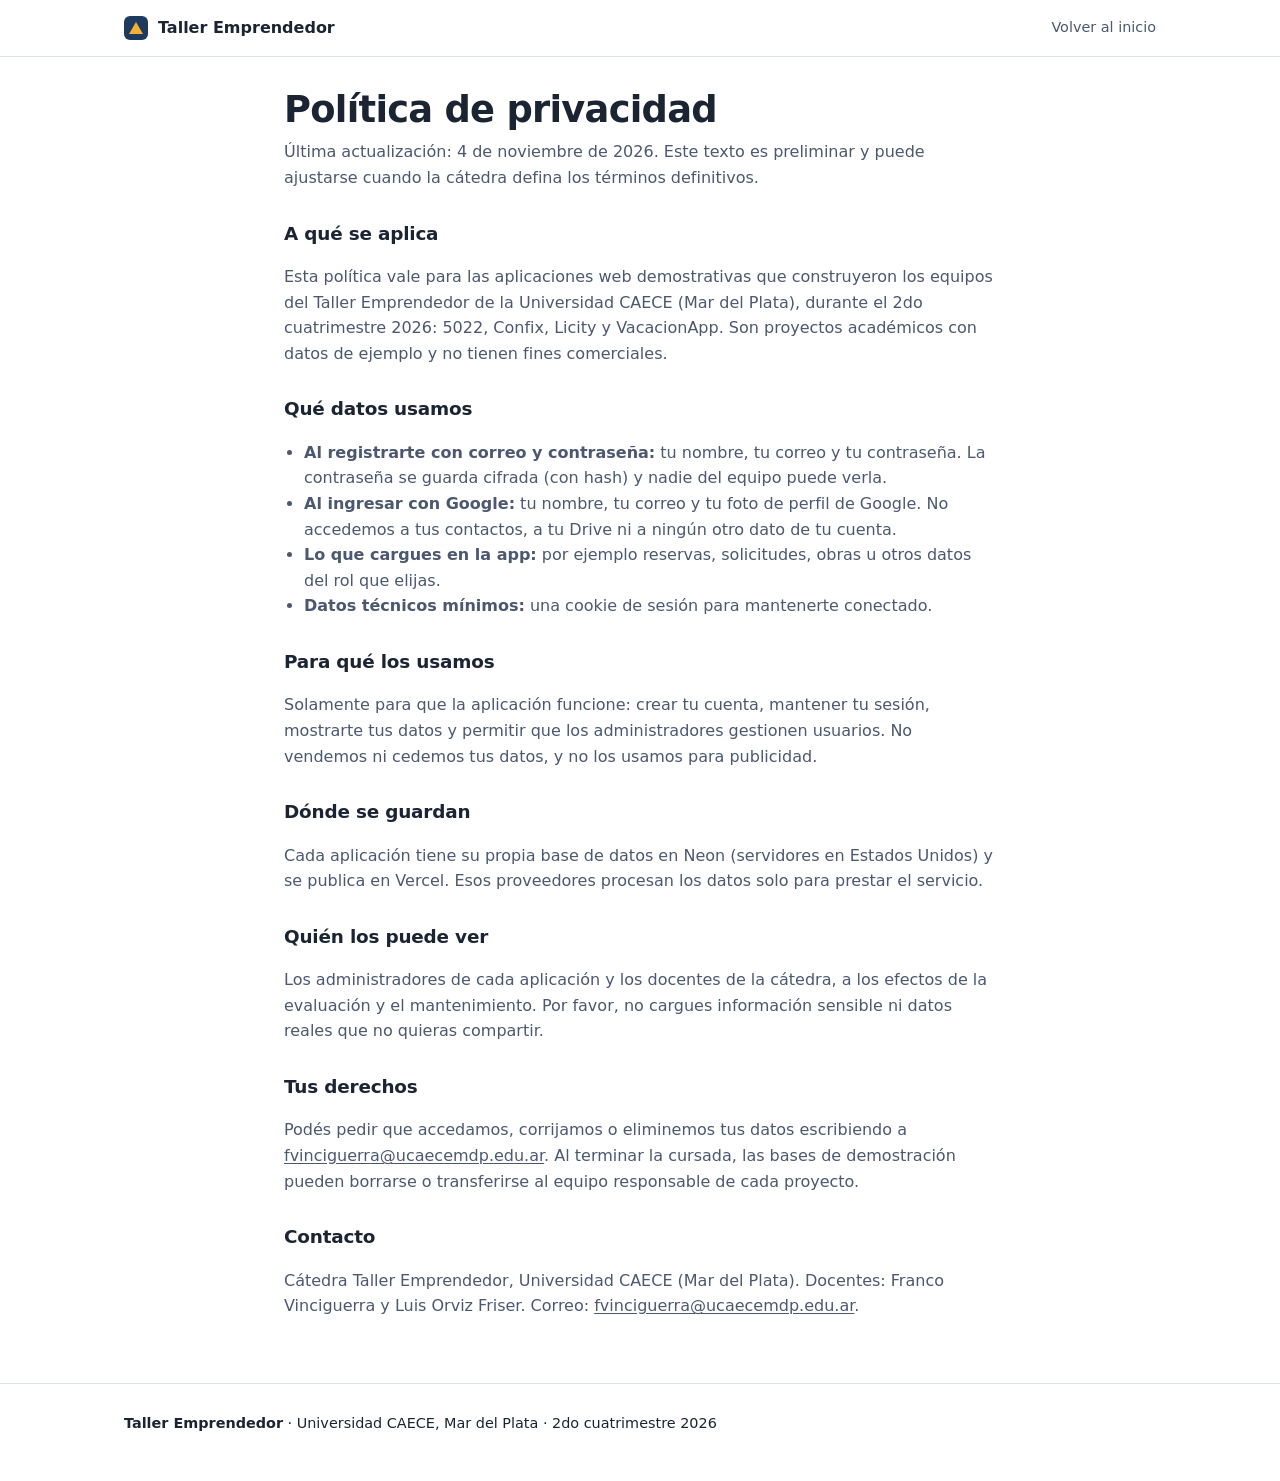
==== privacidad.html @ 2efe8ed3 "Landing: política de privacidad preliminar Co-Authored-By: Claude Sonnet 5.5 <noreply@anthropic.com>" ====
<!doctype html>
<html lang="es-AR">
<head>
  <meta charset="utf-8">
  <meta name="viewport" content="width=device-width, initial-scale=1">
  <title>Política de privacidad · Taller Emprendedor UCAECE</title>
  <meta name="description" content="Política de privacidad de las aplicaciones demostrativas del Taller Emprendedor de la Universidad CAECE.">
  <link rel="stylesheet" href="styles.css">
</head>
<body>
  <header class="barra">
    <div class="contenedor barra-interna">
      <a class="marca" href="./" aria-label="Taller Emprendedor, inicio">
        <span class="marca-icono" aria-hidden="true"></span>
        <span>Taller Emprendedor</span>
      </a>
      <nav aria-label="Secciones">
        <a href="./">Volver al inicio</a>
      </nav>
    </div>
  </header>

  <main class="contenedor legal">
    <h1>Política de privacidad</h1>
    <p class="intro">Última actualización: 4 de noviembre de 2026. Este texto es preliminar y puede ajustarse cuando la cátedra defina los términos definitivos.</p>

    <h2>A qué se aplica</h2>
    <p>Esta política vale para las aplicaciones web demostrativas que construyeron los equipos del Taller Emprendedor de la Universidad CAECE (Mar del Plata), durante el 2do cuatrimestre 2026: 5022, Confix, Licity y VacacionApp. Son proyectos académicos con datos de ejemplo y no tienen fines comerciales.</p>

    <h2>Qué datos usamos</h2>
    <ul>
      <li><strong>Al registrarte con correo y contraseña:</strong> tu nombre, tu correo y tu contraseña. La contraseña se guarda cifrada (con hash) y nadie del equipo puede verla.</li>
      <li><strong>Al ingresar con Google:</strong> tu nombre, tu correo y tu foto de perfil de Google. No accedemos a tus contactos, a tu Drive ni a ningún otro dato de tu cuenta.</li>
      <li><strong>Lo que cargues en la app:</strong> por ejemplo reservas, solicitudes, obras u otros datos del rol que elijas.</li>
      <li><strong>Datos técnicos mínimos:</strong> una cookie de sesión para mantenerte conectado.</li>
    </ul>

    <h2>Para qué los usamos</h2>
    <p>Solamente para que la aplicación funcione: crear tu cuenta, mantener tu sesión, mostrarte tus datos y permitir que los administradores gestionen usuarios. No vendemos ni cedemos tus datos, y no los usamos para publicidad.</p>

    <h2>Dónde se guardan</h2>
    <p>Cada aplicación tiene su propia base de datos en Neon (servidores en Estados Unidos) y se publica en Vercel. Esos proveedores procesan los datos solo para prestar el servicio.</p>

    <h2>Quién los puede ver</h2>
    <p>Los administradores de cada aplicación y los docentes de la cátedra, a los efectos de la evaluación y el mantenimiento. Por favor, no cargues información sensible ni datos reales que no quieras compartir.</p>

    <h2>Tus derechos</h2>
    <p>Podés pedir que accedamos, corrijamos o eliminemos tus datos escribiendo a <a href="mailto:fvinciguerra@ucaecemdp.edu.ar">fvinciguerra@ucaecemdp.edu.ar</a>. Al terminar la cursada, las bases de demostración pueden borrarse o transferirse al equipo responsable de cada proyecto.</p>

    <h2>Contacto</h2>
    <p>Cátedra Taller Emprendedor, Universidad CAECE (Mar del Plata). Docentes: Franco Vinciguerra y Luis Orviz Friser. Correo: <a href="mailto:fvinciguerra@ucaecemdp.edu.ar">fvinciguerra@ucaecemdp.edu.ar</a>.</p>
  </main>

  <footer class="pie">
    <div class="contenedor">
      <p><strong>Taller Emprendedor</strong> · Universidad CAECE, Mar del Plata · 2do cuatrimestre 2026</p>
    </div>
  </footer>
</body>
</html>
---- styles.css ----
:root {
  --fondo: #ffffff;
  --fondo-alt: #f4f6f9;
  --texto: #1b2433;
  --texto-suave: #4b5870;
  --borde: #dde3ec;
  --primario: #1f3a5f;
  --primario-hover: #162b47;
  --acento: #f2b134;
  --tarjeta: #ffffff;
  --radio: 14px;
}

@media (prefers-color-scheme: dark) {
  :root {
    --fondo: #0f1623;
    --fondo-alt: #151e2e;
    --texto: #eaeef5;
    --texto-suave: #a9b4c7;
    --borde: #27324a;
    --primario: #f2b134;
    --primario-hover: #ffc656;
    --tarjeta: #1a2438;
  }
}

* { box-sizing: border-box; }

html { scroll-behavior: smooth; scroll-padding-top: 72px; }

body {
  margin: 0;
  font-family: system-ui, -apple-system, "Segoe UI", Roboto, "Helvetica Neue", Arial, sans-serif;
  color: var(--texto);
  background: var(--fondo);
  line-height: 1.6;
  -webkit-font-smoothing: antialiased;
}

a { color: inherit; }

.contenedor {
  width: 100%;
  max-width: 1080px;
  margin: 0 auto;
  padding: 0 16px;
}

.salto {
  position: absolute;
  left: -999px;
  top: 8px;
  background: var(--primario);
  color: #fff;
  padding: 8px 12px;
  border-radius: 8px;
  z-index: 20;
}
.salto:focus { left: 8px; }

/* Barra superior */
.barra {
  position: sticky;
  top: 0;
  z-index: 10;
  background: color-mix(in srgb, var(--fondo) 92%, transparent);
  backdrop-filter: blur(8px);
  border-bottom: 1px solid var(--borde);
}
.barra-interna {
  display: flex;
  align-items: center;
  justify-content: space-between;
  min-height: 56px;
  gap: 12px;
}
.marca {
  display: inline-flex;
  align-items: center;
  gap: 10px;
  font-weight: 700;
  text-decoration: none;
  font-size: 1rem;
}
.marca-icono {
  width: 24px;
  height: 24px;
  border-radius: 6px;
  background: #1f3a5f;
  position: relative;
  flex: none;
}
.marca-icono::after {
  content: "";
  position: absolute;
  inset: 6px 5px 6px 5px;
  background: var(--acento);
  clip-path: polygon(50% 0, 100% 100%, 0 100%);
}
.barra nav { display: flex; gap: 14px; }
.barra nav a {
  text-decoration: none;
  color: var(--texto-suave);
  font-size: 0.9rem;
  font-weight: 500;
}
.barra nav a:hover { color: var(--texto); }

@media (max-width: 460px) {
  .marca span:last-child { display: none; }
}

/* Hero */
.hero {
  padding: 56px 0 48px;
  background: linear-gradient(180deg, var(--fondo-alt), var(--fondo));
}
.etiqueta {
  margin: 0 0 12px;
  font-size: 0.85rem;
  font-weight: 600;
  letter-spacing: 0.04em;
  text-transform: uppercase;
  color: var(--texto-suave);
}
h1 {
  margin: 0 0 16px;
  font-size: clamp(1.9rem, 6vw, 3rem);
  line-height: 1.15;
  letter-spacing: -0.02em;
  max-width: 18em;
}
.bajada {
  margin: 0 0 24px;
  max-width: 42em;
  font-size: 1.05rem;
  color: var(--texto-suave);
}
.acciones { display: flex; flex-wrap: wrap; gap: 10px; }

/* Botones */
.boton {
  display: inline-flex;
  align-items: center;
  justify-content: center;
  min-height: 44px;
  padding: 0 18px;
  border-radius: 10px;
  font-weight: 600;
  font-size: 0.95rem;
  text-decoration: none;
  border: 1px solid transparent;
  transition: background 0.15s, border-color 0.15s;
}
.boton-primario { background: var(--primario); color: #fff; }
.boton-primario:hover { background: var(--primario-hover); }
@media (prefers-color-scheme: dark) {
  .boton-primario { color: #1b2433; }
}
.boton-secundario { border-color: var(--borde); background: transparent; color: var(--texto); }
.boton-secundario:hover { border-color: var(--texto-suave); }
.boton:focus-visible, a:focus-visible { outline: 3px solid var(--acento); outline-offset: 2px; }

/* Secciones */
.seccion { padding: 48px 0; }
.seccion-alt { background: var(--fondo-alt); }
h2 { margin: 0 0 8px; font-size: clamp(1.5rem, 4vw, 2rem); letter-spacing: -0.01em; }
.intro { margin: 0 0 28px; color: var(--texto-suave); max-width: 42em; }

/* Pasos */
.pasos {
  list-style: none;
  margin: 0;
  padding: 0;
  display: grid;
  gap: 14px;
  grid-template-columns: 1fr;
}
.pasos li {
  padding: 18px;
  border: 1px solid var(--borde);
  border-radius: var(--radio);
  background: var(--tarjeta);
}
.pasos h3 { margin: 8px 0 4px; font-size: 1.1rem; }
.pasos p { margin: 0; color: var(--texto-suave); font-size: 0.95rem; }
.paso-num {
  display: inline-flex;
  align-items: center;
  justify-content: center;
  width: 30px;
  height: 30px;
  border-radius: 50%;
  background: var(--acento);
  color: #1b2433;
  font-weight: 700;
  font-size: 0.9rem;
}

/* Tarjetas */
.tarjetas {
  display: grid;
  gap: 16px;
  grid-template-columns: 1fr;
}
.tarjeta {
  display: flex;
  flex-direction: column;
  padding: 22px;
  background: var(--tarjeta);
  border: 1px solid var(--borde);
  border-radius: var(--radio);
}
.tarjeta h3 { margin: 4px 0 4px; font-size: 1.5rem; letter-spacing: -0.01em; }
.tarjeta-tag {
  margin: 0;
  font-size: 0.78rem;
  font-weight: 600;
  letter-spacing: 0.04em;
  text-transform: uppercase;
  color: var(--texto-suave);
}
.frase { margin: 0 0 12px; font-weight: 600; }
.problema, .equipo { margin: 0 0 10px; font-size: 0.93rem; color: var(--texto-suave); }
.problema strong, .equipo strong { color: var(--texto); }
.equipo a { text-decoration: underline; text-underline-offset: 2px; }
.tarjeta-botones { display: flex; flex-wrap: wrap; gap: 10px; margin-top: auto; padding-top: 12px; }
.tarjeta-pendiente { border-style: dashed; }
.insignia {
  display: inline-block;
  padding: 6px 12px;
  border-radius: 999px;
  background: var(--fondo-alt);
  border: 1px solid var(--borde);
  font-size: 0.85rem;
  font-weight: 600;
  color: var(--texto-suave);
}

/* Docentes */
.docentes {
  list-style: none;
  margin: 16px 0 0;
  padding: 0;
  display: grid;
  gap: 14px;
  grid-template-columns: 1fr;
}
.docentes li {
  padding: 18px;
  border: 1px solid var(--borde);
  border-radius: var(--radio);
  background: var(--tarjeta);
}
.docentes h3 { margin: 0 0 2px; font-size: 1.15rem; }
.docentes p { margin: 0; color: var(--texto-suave); }

/* Pie */
.pie { padding: 28px 0 40px; border-top: 1px solid var(--borde); font-size: 0.9rem; }
.pie p { margin: 0 0 6px; }
.pie-aviso { color: var(--texto-suave); }
.pie a { text-decoration: underline; text-underline-offset: 2px; }

/* Escritorio */
@media (min-width: 700px) {
  .contenedor { padding: 0 24px; }
  .hero { padding: 88px 0 72px; }
  .seccion { padding: 72px 0; }
  .pasos { grid-template-columns: repeat(2, 1fr); }
  .tarjetas { grid-template-columns: repeat(2, 1fr); }
  .docentes { grid-template-columns: repeat(2, 1fr); }
}
@media (min-width: 980px) {
  .pasos { grid-template-columns: repeat(4, 1fr); }
  .tarjetas { grid-template-columns: repeat(3, 1fr); }
}

@media (prefers-reduced-motion: reduce) {
  html { scroll-behavior: auto; }
  .boton { transition: none; }
}

/* Páginas legales */
.legal { padding-top: 32px; padding-bottom: 48px; max-width: 760px; }
.legal h1 { font-size: clamp(1.7rem, 5vw, 2.3rem); margin-bottom: 8px; }
.legal h2 { font-size: 1.15rem; margin: 28px 0 8px; }
.legal p, .legal li { color: var(--texto-suave); }
.legal ul { padding-left: 20px; }
.legal a { text-decoration: underline; text-underline-offset: 2px; }
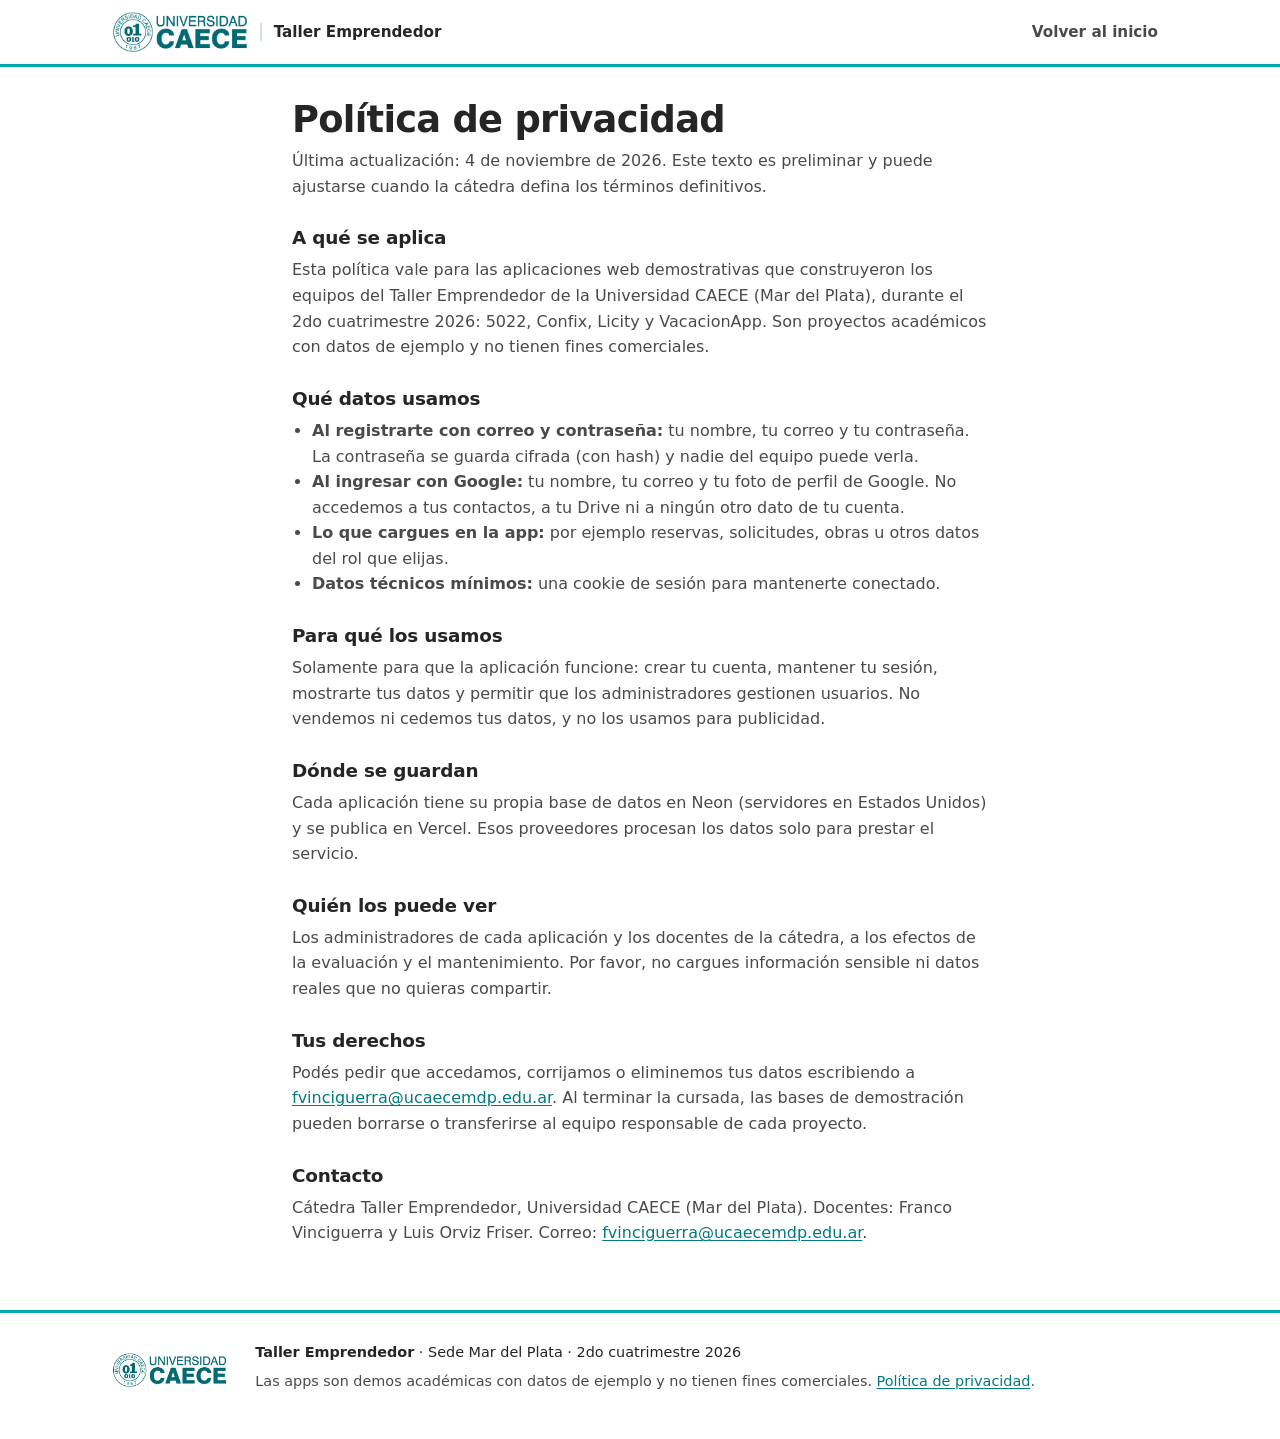
==== commit 938c17ca: "Landing: identidad UCAECE sede Mar del Plata, logos y diseño responsive (sin fotos ni nombres de alu" ====
--- a/privacidad.html
+++ b/privacidad.html
@@ -3,18 +3,26 @@
 <head>
   <meta charset="utf-8">
   <meta name="viewport" content="width=device-width, initial-scale=1">
+  <meta name="theme-color" content="#00a9af">
   <title>Política de privacidad · Taller Emprendedor UCAECE</title>
   <meta name="description" content="Política de privacidad de las aplicaciones demostrativas del Taller Emprendedor de la Universidad CAECE.">
+  <meta property="og:title" content="Política de privacidad · Taller Emprendedor UCAECE">
+  <meta property="og:description" content="Política de privacidad de las aplicaciones demostrativas del Taller Emprendedor de la Universidad CAECE.">
+  <meta property="og:type" content="website">
+  <link rel="icon" href="data:image/svg+xml,%3Csvg xmlns='http://www.w3.org/2000/svg' viewBox='0 0 32 32'%3E%3Crect width='32' height='32' rx='7' fill='%2300a9af'/%3E%3Cpath d='M9 22l7-12 7 12z' fill='%23fff'/%3E%3C/svg%3E">
   <link rel="stylesheet" href="styles.css">
 </head>
 <body>
   <header class="barra">
     <div class="contenedor barra-interna">
-      <a class="marca" href="./" aria-label="Taller Emprendedor, inicio">
-        <span class="marca-icono" aria-hidden="true"></span>
-        <span>Taller Emprendedor</span>
+      <a class="marca" href="./" aria-label="Universidad CAECE · Taller Emprendedor, inicio">
+        <picture>
+          <source media="(prefers-color-scheme: dark)" srcset="logos/logo_caece.png">
+          <img src="logos/logo_caece2.png" alt="Universidad CAECE" width="130" height="38">
+        </picture>
+        <span class="marca-texto">Taller Emprendedor</span>
       </a>
-      <nav aria-label="Secciones">
+      <nav class="menu" aria-label="Secciones">
         <a href="./">Volver al inicio</a>
       </nav>
     </div>
@@ -52,8 +60,15 @@
   </main>
 
   <footer class="pie">
-    <div class="contenedor">
-      <p><strong>Taller Emprendedor</strong> · Universidad CAECE, Mar del Plata · 2do cuatrimestre 2026</p>
+    <div class="contenedor pie-interno">
+      <picture>
+        <source media="(prefers-color-scheme: dark)" srcset="logos/logo_caece.png">
+        <img src="logos/logo_caece2.png" alt="Universidad CAECE" width="130" height="38" loading="lazy">
+      </picture>
+      <div>
+        <p><strong>Taller Emprendedor</strong> · Sede Mar del Plata · 2do cuatrimestre 2026</p>
+        <p class="pie-aviso">Las apps son demos académicas con datos de ejemplo y no tienen fines comerciales. <a href="privacidad.html">Política de privacidad</a>.</p>
+      </div>
     </div>
   </footer>
 </body>
--- a/styles.css
+++ b/styles.css
@@ -1,207 +1,228 @@
+/* Taller Emprendedor · UCAECE · Sede Mar del Plata
+   Paleta tomada de ucaecemdp.edu.ar: turquesa #00a9af, celeste #aae7ec y grises neutros.
+   Mobile first: los estilos base son de celular y se amplían con min-width. */
+
 :root {
   --fondo: #ffffff;
-  --fondo-alt: #f4f6f9;
-  --texto: #1b2433;
-  --texto-suave: #4b5870;
-  --borde: #dde3ec;
-  --primario: #1f3a5f;
-  --primario-hover: #162b47;
-  --acento: #f2b134;
+  --fondo-alt: #f1f8f8;
   --tarjeta: #ffffff;
+  --texto: #252525;
+  --texto-suave: #4a4a4a;
+  --borde: #d3e3e4;
+  --turquesa: #00a9af;          /* color de marca (decorativo) */
+  --celeste: #aae7ec;
+  --accion: #007a7f;            /* turquesa más oscuro: texto y botones con contraste AA */
+  --accion-hover: #006266;
+  --sobre-accion: #ffffff;
   --radio: 14px;
+  --espacio: clamp(16px, 4vw, 32px);
 }
 
 @media (prefers-color-scheme: dark) {
   :root {
-    --fondo: #0f1623;
-    --fondo-alt: #151e2e;
-    --texto: #eaeef5;
-    --texto-suave: #a9b4c7;
-    --borde: #27324a;
-    --primario: #f2b134;
-    --primario-hover: #ffc656;
-    --tarjeta: #1a2438;
+    --fondo: #101516;
+    --fondo-alt: #151c1d;
+    --tarjeta: #1a2223;
+    --texto: #eef3f3;
+    --texto-suave: #b9c8c9;
+    --borde: #2a3739;
+    --accion: #5fd9de;
+    --accion-hover: #86e5e9;
+    --sobre-accion: #0b1112;
   }
 }
 
-* { box-sizing: border-box; }
-
-html { scroll-behavior: smooth; scroll-padding-top: 72px; }
+*, *::before, *::after { box-sizing: border-box; }
+
+html {
+  -webkit-text-size-adjust: 100%;
+  text-size-adjust: 100%;
+  scroll-behavior: smooth;
+  scroll-padding-top: 16px;
+}
 
 body {
   margin: 0;
-  font-family: system-ui, -apple-system, "Segoe UI", Roboto, "Helvetica Neue", Arial, sans-serif;
+  min-width: 320px;
+  font-family: "Open Sans", system-ui, -apple-system, "Segoe UI", Roboto, "Helvetica Neue", Arial, sans-serif;
+  font-size: 1rem;
+  line-height: 1.6;
   color: var(--texto);
   background: var(--fondo);
-  line-height: 1.6;
   -webkit-font-smoothing: antialiased;
-}
-
+  overflow-wrap: break-word;
+}
+
+img { max-width: 100%; height: auto; }
 a { color: inherit; }
+h1, h2, h3, p, ul, ol { margin-top: 0; }
 
 .contenedor {
   width: 100%;
-  max-width: 1080px;
+  max-width: 1120px;
   margin: 0 auto;
-  padding: 0 16px;
+  padding-inline: var(--espacio);
+}
+
+.sr-only {
+  position: absolute;
+  width: 1px; height: 1px;
+  margin: -1px; padding: 0;
+  overflow: hidden;
+  clip: rect(0 0 0 0);
+  white-space: nowrap;
+  border: 0;
 }
 
 .salto {
   position: absolute;
   left: -999px;
   top: 8px;
-  background: var(--primario);
-  color: #fff;
-  padding: 8px 12px;
+  z-index: 30;
+  padding: 10px 14px;
   border-radius: 8px;
-  z-index: 20;
+  background: var(--accion);
+  color: var(--sobre-accion);
 }
 .salto:focus { left: 8px; }
 
-/* Barra superior */
+:focus-visible { outline: 3px solid var(--turquesa); outline-offset: 2px; border-radius: 4px; }
+
+/* ---------- Barra superior ---------- */
 .barra {
-  position: sticky;
-  top: 0;
-  z-index: 10;
-  background: color-mix(in srgb, var(--fondo) 92%, transparent);
-  backdrop-filter: blur(8px);
-  border-bottom: 1px solid var(--borde);
+  background: var(--fondo);
+  border-bottom: 3px solid var(--turquesa);
 }
 .barra-interna {
   display: flex;
-  align-items: center;
-  justify-content: space-between;
-  min-height: 56px;
-  gap: 12px;
+  flex-direction: column;
+  align-items: flex-start;
+  gap: 4px;
+  padding-block: 10px;
 }
 .marca {
   display: inline-flex;
   align-items: center;
-  gap: 10px;
-  font-weight: 700;
+  gap: 12px;
   text-decoration: none;
-  font-size: 1rem;
-}
-.marca-icono {
-  width: 24px;
-  height: 24px;
-  border-radius: 6px;
-  background: #1f3a5f;
-  position: relative;
-  flex: none;
-}
-.marca-icono::after {
-  content: "";
-  position: absolute;
-  inset: 6px 5px 6px 5px;
-  background: var(--acento);
-  clip-path: polygon(50% 0, 100% 100%, 0 100%);
-}
-.barra nav { display: flex; gap: 14px; }
-.barra nav a {
+  min-height: 44px;
+}
+.marca img { display: block; width: auto; height: 36px; }
+.marca-texto {
+  padding-left: 12px;
+  border-left: 2px solid var(--borde);
+  font-weight: 700;
+  font-size: 0.95rem;
+  line-height: 1.2;
+  color: var(--texto);
+}
+.menu { display: flex; flex-wrap: wrap; gap: 2px 4px; margin-left: -10px; }
+.menu a {
+  display: inline-flex;
+  align-items: center;
+  min-height: 44px;
+  padding: 0 10px;
+  font-size: 0.95rem;
+  font-weight: 600;
   text-decoration: none;
   color: var(--texto-suave);
-  font-size: 0.9rem;
-  font-weight: 500;
-}
-.barra nav a:hover { color: var(--texto); }
-
-@media (max-width: 460px) {
-  .marca span:last-child { display: none; }
-}
-
-/* Hero */
+  border-radius: 8px;
+}
+.menu a:hover { color: var(--accion); background: var(--fondo-alt); }
+
+/* ---------- Hero ---------- */
 .hero {
-  padding: 56px 0 48px;
-  background: linear-gradient(180deg, var(--fondo-alt), var(--fondo));
+  padding-block: 40px 44px;
+  background:
+    radial-gradient(60rem 24rem at 100% -10%, color-mix(in srgb, var(--celeste) 55%, transparent), transparent 70%),
+    var(--fondo-alt);
 }
 .etiqueta {
-  margin: 0 0 12px;
-  font-size: 0.85rem;
-  font-weight: 600;
-  letter-spacing: 0.04em;
+  margin-bottom: 12px;
+  font-size: 0.8rem;
+  font-weight: 700;
+  letter-spacing: 0.05em;
   text-transform: uppercase;
-  color: var(--texto-suave);
+  color: var(--accion);
 }
 h1 {
-  margin: 0 0 16px;
-  font-size: clamp(1.9rem, 6vw, 3rem);
-  line-height: 1.15;
+  margin-bottom: 16px;
+  max-width: 20ch;
+  font-size: clamp(1.85rem, 7vw, 3.1rem);
+  line-height: 1.12;
   letter-spacing: -0.02em;
-  max-width: 18em;
-}
-.bajada {
-  margin: 0 0 24px;
-  max-width: 42em;
-  font-size: 1.05rem;
-  color: var(--texto-suave);
-}
-.acciones { display: flex; flex-wrap: wrap; gap: 10px; }
-
-/* Botones */
+}
+.bajada { max-width: 44rem; margin-bottom: 24px; font-size: 1.05rem; color: var(--texto-suave); }
+.acciones { display: flex; flex-direction: column; gap: 10px; }
+
+/* ---------- Botones ---------- */
 .boton {
   display: inline-flex;
   align-items: center;
   justify-content: center;
-  min-height: 44px;
-  padding: 0 18px;
+  min-height: 46px;
+  padding: 0 20px;
+  border: 2px solid transparent;
   border-radius: 10px;
-  font-weight: 600;
+  font: inherit;
+  font-weight: 700;
   font-size: 0.95rem;
+  text-align: center;
   text-decoration: none;
-  border: 1px solid transparent;
-  transition: background 0.15s, border-color 0.15s;
-}
-.boton-primario { background: var(--primario); color: #fff; }
-.boton-primario:hover { background: var(--primario-hover); }
-@media (prefers-color-scheme: dark) {
-  .boton-primario { color: #1b2433; }
-}
-.boton-secundario { border-color: var(--borde); background: transparent; color: var(--texto); }
-.boton-secundario:hover { border-color: var(--texto-suave); }
-.boton:focus-visible, a:focus-visible { outline: 3px solid var(--acento); outline-offset: 2px; }
-
-/* Secciones */
-.seccion { padding: 48px 0; }
+  transition: background 0.15s, border-color 0.15s, color 0.15s;
+}
+.boton-primario { background: var(--accion); color: var(--sobre-accion); }
+.boton-primario:hover { background: var(--accion-hover); }
+.boton-secundario { border-color: var(--accion); color: var(--accion); background: transparent; }
+.boton-secundario:hover { background: var(--fondo); }
+
+/* ---------- Secciones ---------- */
+.seccion { padding-block: 44px; }
 .seccion-alt { background: var(--fondo-alt); }
-h2 { margin: 0 0 8px; font-size: clamp(1.5rem, 4vw, 2rem); letter-spacing: -0.01em; }
-.intro { margin: 0 0 28px; color: var(--texto-suave); max-width: 42em; }
-
-/* Pasos */
+h2 { margin-bottom: 8px; font-size: clamp(1.5rem, 5vw, 2.1rem); line-height: 1.2; letter-spacing: -0.01em; }
+h2::after {
+  content: "";
+  display: block;
+  width: 48px; height: 4px;
+  margin-top: 10px;
+  border-radius: 2px;
+  background: var(--turquesa);
+}
+.intro { margin: 14px 0 28px; max-width: 44rem; color: var(--texto-suave); }
+
+/* ---------- Metodología ---------- */
 .pasos {
   list-style: none;
-  margin: 0;
-  padding: 0;
+  margin: 0; padding: 0;
   display: grid;
   gap: 14px;
-  grid-template-columns: 1fr;
+  grid-template-columns: repeat(auto-fit, minmax(min(100%, 220px), 1fr));
 }
 .pasos li {
   padding: 18px;
+  background: var(--tarjeta);
   border: 1px solid var(--borde);
   border-radius: var(--radio);
-  background: var(--tarjeta);
-}
-.pasos h3 { margin: 8px 0 4px; font-size: 1.1rem; }
-.pasos p { margin: 0; color: var(--texto-suave); font-size: 0.95rem; }
+}
+.pasos h3 { margin: 10px 0 4px; font-size: 1.1rem; }
+.pasos p { margin: 0; font-size: 0.95rem; color: var(--texto-suave); }
 .paso-num {
   display: inline-flex;
   align-items: center;
   justify-content: center;
-  width: 30px;
-  height: 30px;
+  width: 32px; height: 32px;
   border-radius: 50%;
-  background: var(--acento);
-  color: #1b2433;
-  font-weight: 700;
-  font-size: 0.9rem;
-}
-
-/* Tarjetas */
+  background: var(--turquesa);
+  color: #06292a;
+  font-weight: 800;
+  font-size: 0.95rem;
+}
+
+/* ---------- Tarjetas de startups ---------- */
 .tarjetas {
   display: grid;
-  gap: 16px;
-  grid-template-columns: 1fr;
+  gap: 18px;
+  grid-template-columns: repeat(auto-fit, minmax(min(100%, 320px), 1fr));
 }
 .tarjeta {
   display: flex;
@@ -209,81 +230,135 @@
   padding: 22px;
   background: var(--tarjeta);
   border: 1px solid var(--borde);
+  border-top: 4px solid var(--startup, var(--turquesa));
   border-radius: var(--radio);
 }
-.tarjeta h3 { margin: 4px 0 4px; font-size: 1.5rem; letter-spacing: -0.01em; }
+.tarjeta-pendiente { border-style: dashed; border-top-style: solid; }
+.tarjeta-cabecera { display: flex; align-items: center; gap: 14px; margin-bottom: 12px; }
+.logo-startup { flex: none; width: 48px; height: 48px; object-fit: contain; border-radius: 12px; background: #fff; }
 .tarjeta-tag {
   margin: 0;
-  font-size: 0.78rem;
-  font-weight: 600;
-  letter-spacing: 0.04em;
+  font-size: 0.75rem;
+  font-weight: 700;
+  letter-spacing: 0.05em;
   text-transform: uppercase;
   color: var(--texto-suave);
 }
-.frase { margin: 0 0 12px; font-weight: 600; }
-.problema, .equipo { margin: 0 0 10px; font-size: 0.93rem; color: var(--texto-suave); }
-.problema strong, .equipo strong { color: var(--texto); }
-.equipo a { text-decoration: underline; text-underline-offset: 2px; }
-.tarjeta-botones { display: flex; flex-wrap: wrap; gap: 10px; margin-top: auto; padding-top: 12px; }
-.tarjeta-pendiente { border-style: dashed; }
+.tarjeta h3 { margin: 0; font-size: 1.5rem; line-height: 1.2; letter-spacing: -0.01em; }
+.frase { margin-bottom: 10px; font-weight: 700; }
+.problema { margin-bottom: 16px; font-size: 0.93rem; color: var(--texto-suave); }
+.problema strong { color: var(--texto); }
+.tarjeta-botones { display: flex; flex-wrap: wrap; gap: 10px; margin-top: auto; padding-top: 16px; }
+.tarjeta-botones .boton { width: 100%; }
 .insignia {
   display: inline-block;
-  padding: 6px 12px;
+  padding: 7px 14px;
+  border: 1px solid var(--borde);
   border-radius: 999px;
   background: var(--fondo-alt);
-  border: 1px solid var(--borde);
   font-size: 0.85rem;
-  font-weight: 600;
+  font-weight: 700;
   color: var(--texto-suave);
 }
 
-/* Docentes */
+/* ---------- Integrantes ---------- */
+.integrantes { list-style: none; margin: 0; padding: 0; display: grid; gap: 12px; }
+.integrante { display: flex; align-items: center; gap: 12px; }
+.avatar {
+  position: relative;
+  flex: none;
+  width: 64px; height: 64px;
+  border-radius: 50%;
+  overflow: hidden;
+  background: var(--startup, var(--accion));
+  box-shadow: 0 0 0 1px var(--borde);
+}
+.avatar img {
+  position: absolute;
+  inset: 0;
+  width: 100%; height: 100%;
+  object-fit: cover;
+  transform: scale(1.12);              /* recorta el fondo blanco de las fotos redondas */
+  background: var(--fondo-alt);
+}
+.avatar-iniciales {
+  position: absolute;
+  inset: 0;
+  display: flex;
+  align-items: center;
+  justify-content: center;
+  font-weight: 800;
+  font-size: 1.15rem;
+  letter-spacing: 0.02em;
+  color: var(--sobre-startup, #fff);
+}
+.integrante-datos { display: flex; flex-direction: column; min-width: 0; line-height: 1.3; }
+.integrante-datos strong { font-size: 0.95rem; }
+.integrante-datos span { font-size: 0.85rem; color: var(--texto-suave); }
+
+/* ---------- Docentes ---------- */
 .docentes {
   list-style: none;
-  margin: 16px 0 0;
-  padding: 0;
+  margin: 18px 0 0; padding: 0;
   display: grid;
   gap: 14px;
-  grid-template-columns: 1fr;
+  grid-template-columns: repeat(auto-fit, minmax(min(100%, 280px), 1fr));
 }
 .docentes li {
+  display: flex;
+  align-items: center;
+  gap: 16px;
   padding: 18px;
+  background: var(--tarjeta);
   border: 1px solid var(--borde);
   border-radius: var(--radio);
-  background: var(--tarjeta);
-}
+}
+.avatar-docente { --startup: var(--accion); --sobre-startup: var(--sobre-accion); }
 .docentes h3 { margin: 0 0 2px; font-size: 1.15rem; }
 .docentes p { margin: 0; color: var(--texto-suave); }
 
-/* Pie */
-.pie { padding: 28px 0 40px; border-top: 1px solid var(--borde); font-size: 0.9rem; }
+/* ---------- Pie ---------- */
+.pie { padding-block: 28px 40px; border-top: 3px solid var(--turquesa); font-size: 0.9rem; }
+.pie-interno { display: flex; flex-direction: column; gap: 14px; }
+.pie img { display: block; height: 34px; width: auto; }
 .pie p { margin: 0 0 6px; }
 .pie-aviso { color: var(--texto-suave); }
-.pie a { text-decoration: underline; text-underline-offset: 2px; }
-
-/* Escritorio */
-@media (min-width: 700px) {
-  .contenedor { padding: 0 24px; }
-  .hero { padding: 88px 0 72px; }
-  .seccion { padding: 72px 0; }
-  .pasos { grid-template-columns: repeat(2, 1fr); }
-  .tarjetas { grid-template-columns: repeat(2, 1fr); }
-  .docentes { grid-template-columns: repeat(2, 1fr); }
-}
-@media (min-width: 980px) {
-  .pasos { grid-template-columns: repeat(4, 1fr); }
-  .tarjetas { grid-template-columns: repeat(3, 1fr); }
-}
-
+.pie a { color: var(--accion); text-decoration: underline; text-underline-offset: 2px; }
+
+/* ---------- Páginas legales ---------- */
+.legal { padding-block: 32px 48px; max-width: 760px; }
+.legal h1 { max-width: none; font-size: clamp(1.7rem, 6vw, 2.3rem); margin-bottom: 8px; }
+.legal h2 { margin: 28px 0 8px; font-size: 1.15rem; }
+.legal h2::after { display: none; }
+.legal .intro { margin: 0 0 8px; }
+.legal p, .legal li { color: var(--texto-suave); }
+.legal ul { padding-left: 20px; }
+.legal a { color: var(--accion); text-decoration: underline; text-underline-offset: 2px; }
+
+/* ---------- Tablet ---------- */
+@media (min-width: 600px) {
+  .acciones { flex-direction: row; flex-wrap: wrap; }
+  .tarjeta-botones .boton { width: auto; }
+  .hero { padding-block: 64px 72px; }
+  .seccion { padding-block: 64px; }
+  .barra-interna { flex-direction: row; align-items: center; justify-content: space-between; gap: 16px; }
+  .menu { margin-left: 0; }
+  .marca img { height: 40px; }
+  .pie-interno { flex-direction: row; align-items: center; gap: 28px; }
+}
+
+/* ---------- Escritorio ---------- */
+@media (min-width: 1000px) {
+  .hero { padding-block: 88px 96px; }
+  .seccion { padding-block: 80px; }
+  .tarjetas { gap: 22px; }
+}
+
+/* ---------- Ajustes de accesibilidad ---------- */
 @media (prefers-reduced-motion: reduce) {
   html { scroll-behavior: auto; }
   .boton { transition: none; }
 }
-
-/* Páginas legales */
-.legal { padding-top: 32px; padding-bottom: 48px; max-width: 760px; }
-.legal h1 { font-size: clamp(1.7rem, 5vw, 2.3rem); margin-bottom: 8px; }
-.legal h2 { font-size: 1.15rem; margin: 28px 0 8px; }
-.legal p, .legal li { color: var(--texto-suave); }
-.legal ul { padding-left: 20px; }
-.legal a { text-decoration: underline; text-underline-offset: 2px; }
+@media (forced-colors: active) {
+  .avatar, .tarjeta { border: 1px solid CanvasText; }
+}
